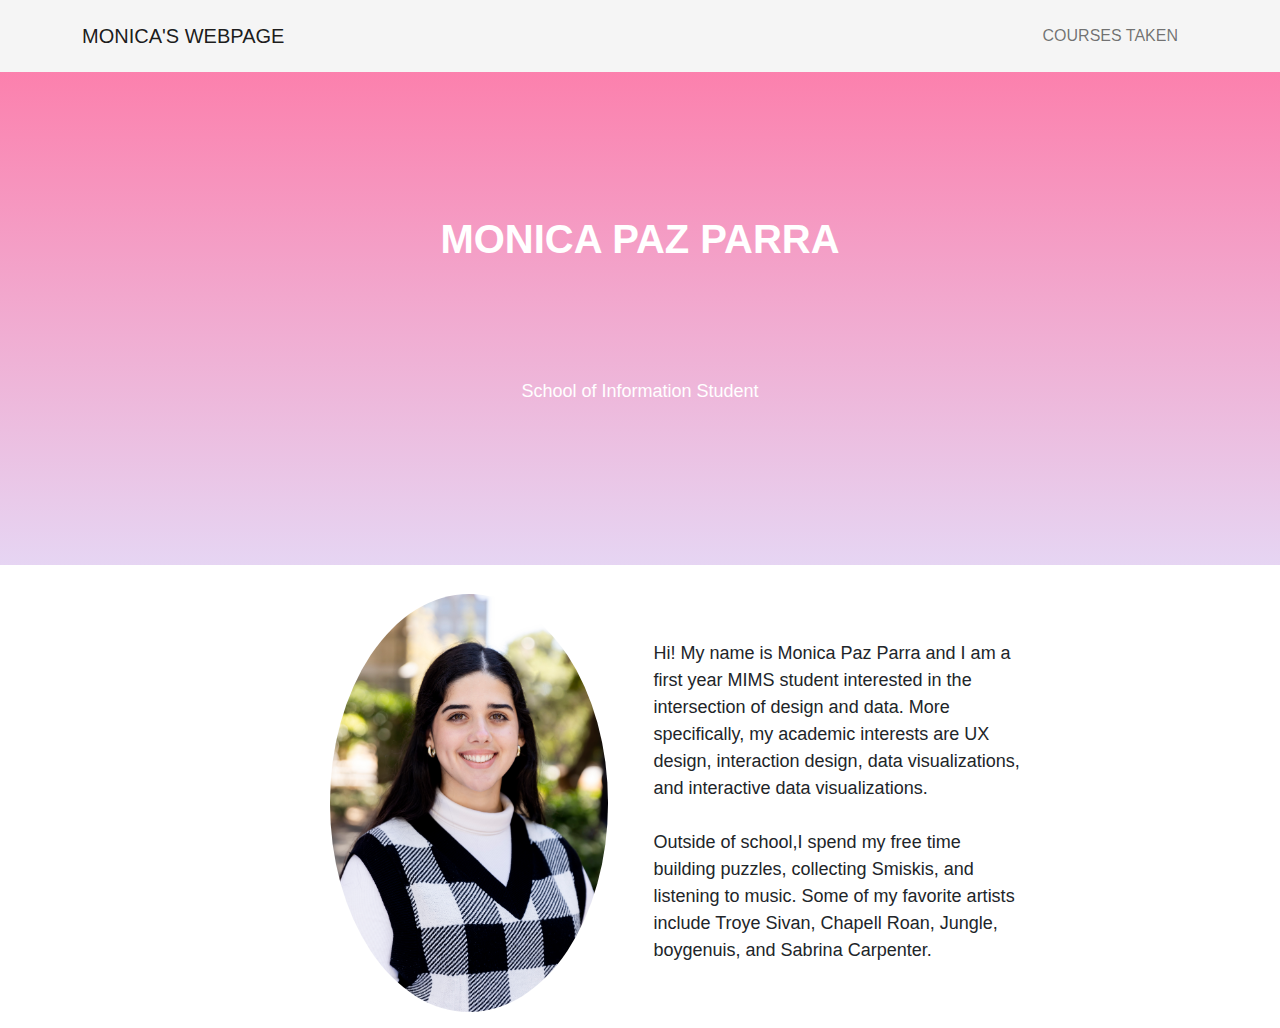
==== index.html @ 34751bfd "Initial changes to website design + testing table generation" ====
<!DOCTYPE HTML>  
<html>  
    <header>
        <link rel="stylesheet" href="startbootstrap-one-page-wonder-gh-pages/css/styles.css"> <!--"startbootstrap-one-page-wonder-gh-pages/css/styles.css" for the future-->
        <link rel="stylesheet" href="table_style.css">
        <title>Monica's Website</title>
    </header>
    <body>  
        <!---Navigation--->
        <!--This section of code defines the navigation bar at the top of the page.  The classes used here are defined in the style.css file.-->
        <nav class="navbar navbar-expand-lg bg-secondary text-uppercase fixed-top" id="mainNav">
            <div class="container">
                <!--This code defines the "My Webpage" link in the top left corner of the navigation pane-->
                <a class="navbar-brand" href="./index.html">Monica's Webpage</a>
                <!--This code defines the "List" link in the top right corner of the navigation pane-->
                <ul class="navbar-nav ms-auto">
                    <li class="nav-item mx-0 mx-lg-1"><a class="nav-link py-3 px-0 px-lg-3 rounded" href="./list.html">Courses Taken</a></li>
                </ul>
            </div>
        </nav>
        <!--This section defines the middle section of the webpage-->
        <header class="masthead bg-primary text-white text-center">
            <div class="container d-flex align-items-center flex-column">
                
                <!-- This code is for the student name-->
                <h1 class="masthead-heading text-uppercase mb-0">Monica Paz Parra</h1>
                <!--This code creates the two lines separating the student name from the subtitle-->
                <div class="divider-custom divider-light">
                    <div class="divider-custom-line"></div>
                    <div class="divider-custom-line"></div>
                </div>
                <!--This code creates the subheading underneath the line dividers-->
                <p class="masthead-subheading font-weight-light mb-0">School of Information Student</p>
            </div>
        </header>
        <section class="text-center">
            <div class="container d-flex justify-content-center align-items-center">
                <!-- Left side: Image -->
                <div class="col-md-3">
                    <img src="monicas_headshot.jpg" alt="Profile Picture" class="img-fluid" style="border-radius: 50%;">
                </div>
                <!-- Right side: Paragraph -->
            <div class="col-md-6 col-lg-4 mb-5">
                <!-- put your bio paragraph here; remember to use the correct html tags -->
                <p> Hi! My name is Monica Paz Parra and I am a first year MIMS student interested in the intersection of design and data. 
                    More specifically, my academic interests are UX design, interaction design, data visualizations, and interactive 
                    data visualizations. 
                    
                    <br>
                    <br>

                    Outside of school,I spend my free time building puzzles, collecting Smiskis, and listening to music. Some of my
                    favorite artists include Troye Sivan, Chapell Roan, Jungle, boygenuis, and Sabrina Carpenter.</p>
            </div>
        </section>
    </body>

</html>
---- table_style.css ----
table {
  width: 75%;
  font-size: large;
}

td {
  padding: 10px;
}
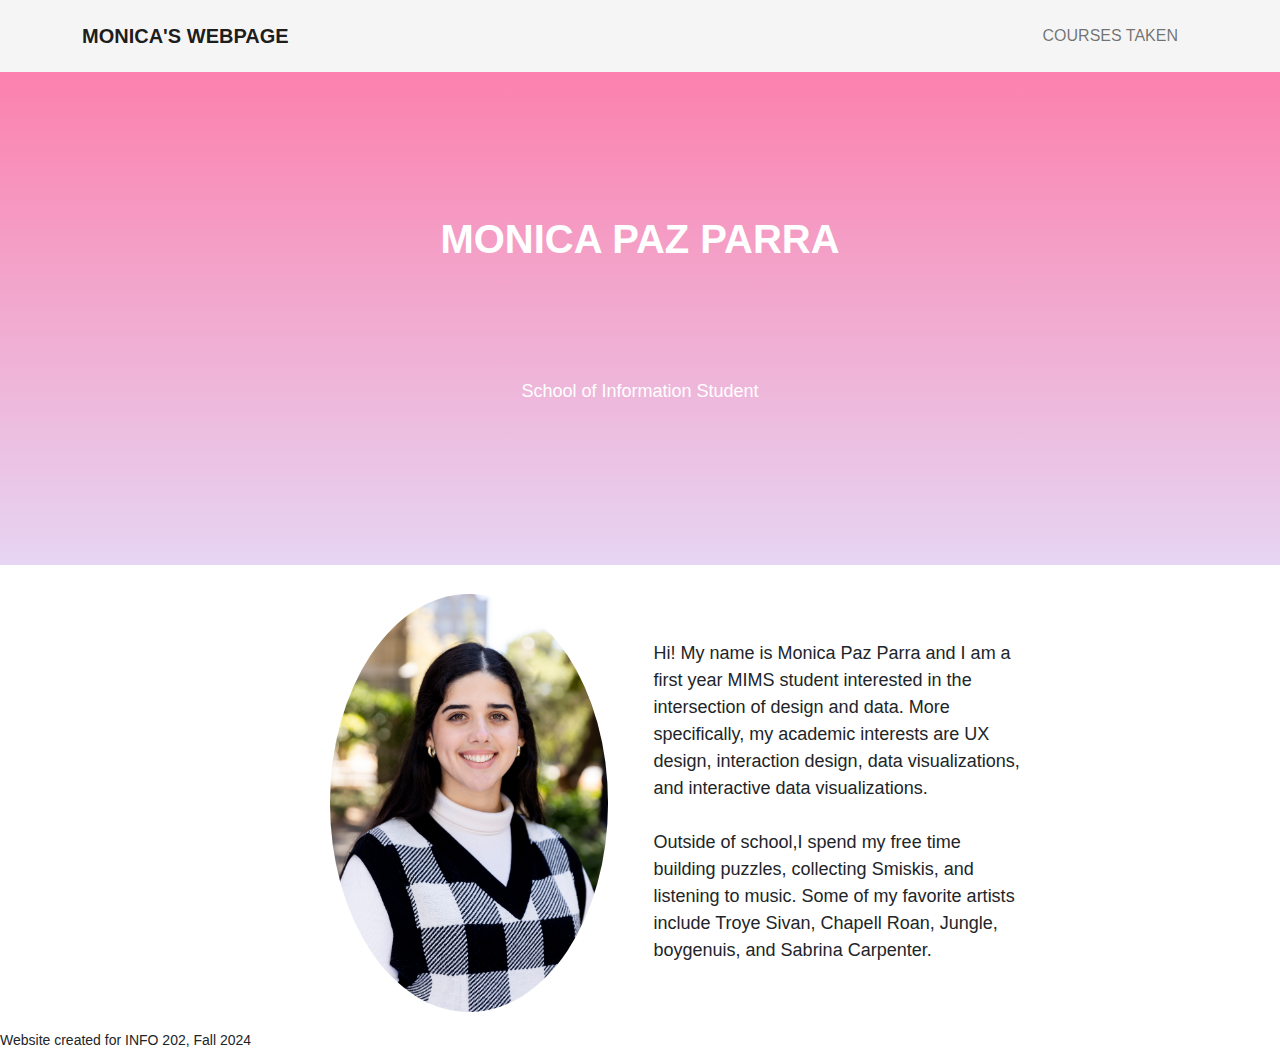
==== commit e80a5320: "fixed file problems, should actually reflect changes now" ====
--- a/index.html
+++ b/index.html
@@ -11,7 +11,7 @@
         <nav class="navbar navbar-expand-lg bg-secondary text-uppercase fixed-top" id="mainNav">
             <div class="container">
                 <!--This code defines the "My Webpage" link in the top left corner of the navigation pane-->
-                <a class="navbar-brand" href="./index.html">Monica's Webpage</a>
+                <a class="navbar-brand" href="./index.html"><b>Monica's Webpage</b></a>
                 <!--This code defines the "List" link in the top right corner of the navigation pane-->
                 <ul class="navbar-nav ms-auto">
                     <li class="nav-item mx-0 mx-lg-1"><a class="nav-link py-3 px-0 px-lg-3 rounded" href="./list.html">Courses Taken</a></li>
@@ -54,5 +54,7 @@
             </div>
         </section>
     </body>
-
+    <footer>
+        <small>Website created for INFO 202, Fall 2024</small>
+    </footer>
 </html>--- a/table_style.css
+++ b/table_style.css
@@ -1,8 +1,12 @@
 table {
-  width: 75%;
+  width: 100%;
   font-size: large;
+  margin-left: auto;
+  margin-right: auto;
+  margin-top: 20px;
+  margin-bottom: 20px;
 }
 
-td {
+th td {
   padding: 10px;
 }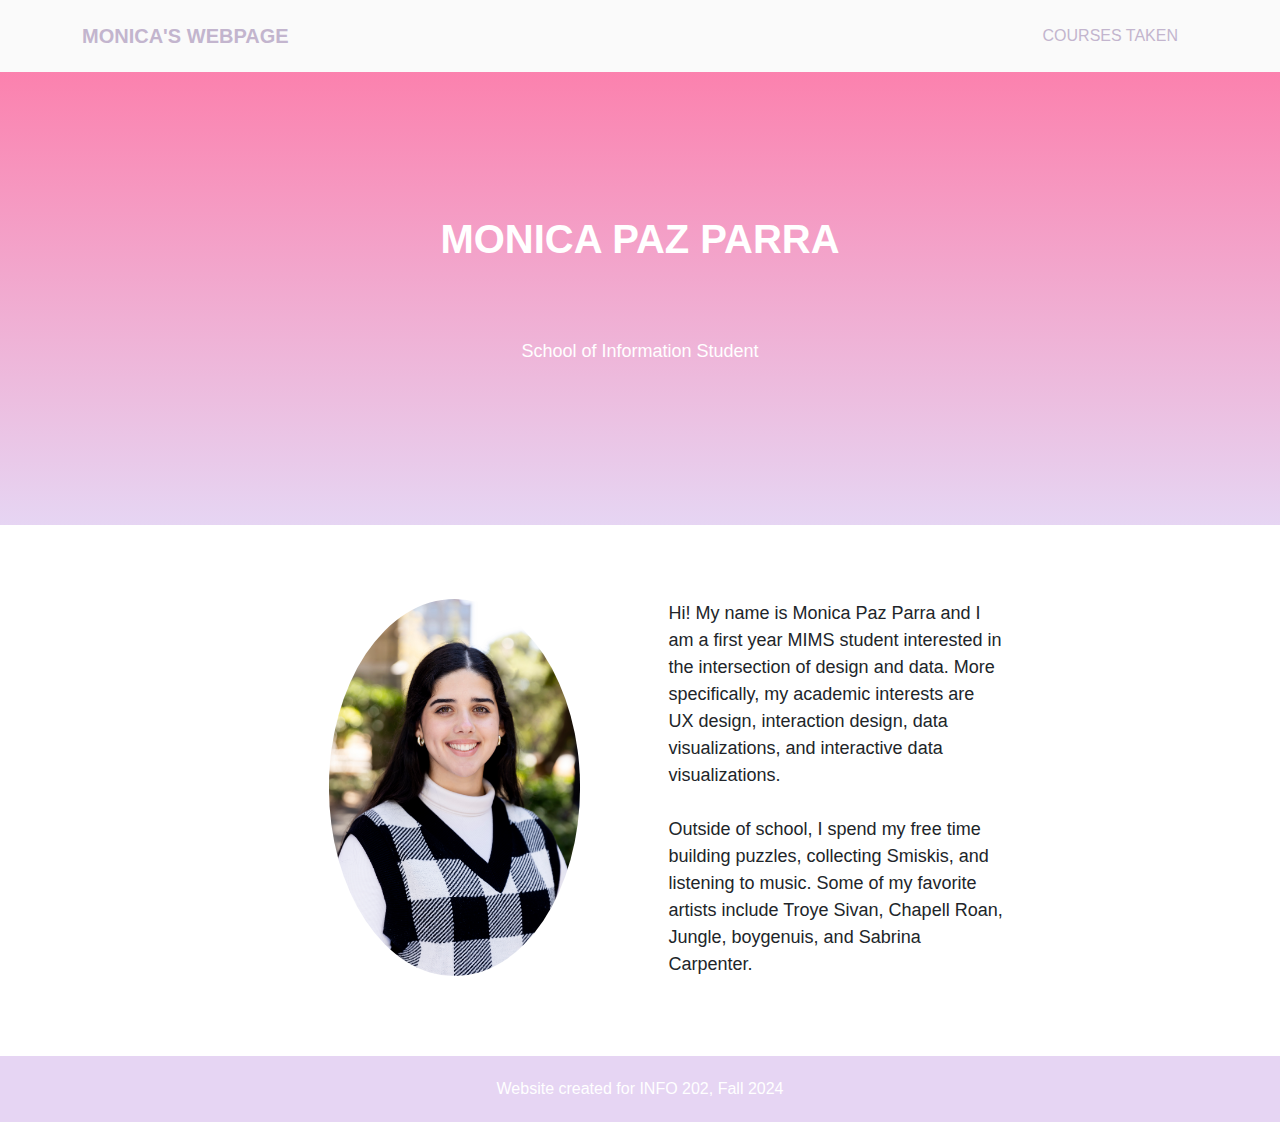
==== commit de8b0ee0: "final updates to website for now" ====
--- a/index.html
+++ b/index.html
@@ -1,7 +1,7 @@
 <!DOCTYPE HTML>  
 <html>  
     <header>
-        <link rel="stylesheet" href="startbootstrap-one-page-wonder-gh-pages/css/styles.css"> <!--"startbootstrap-one-page-wonder-gh-pages/css/styles.css" for the future-->
+        <link rel="stylesheet" href="startbootstrap-one-page-wonder-gh-pages/css/styles.css">
         <link rel="stylesheet" href="table_style.css">
         <title>Monica's Website</title>
     </header>
@@ -34,7 +34,7 @@
             </div>
         </header>
         <section class="text-center">
-            <div class="container d-flex justify-content-center align-items-center">
+            <div class="container d-flex justify-content-center align-items-center" style="gap:50px;">
                 <!-- Left side: Image -->
                 <div class="col-md-3">
                     <img src="monicas_headshot.jpg" alt="Profile Picture" class="img-fluid" style="border-radius: 50%;">
@@ -42,14 +42,15 @@
                 <!-- Right side: Paragraph -->
             <div class="col-md-6 col-lg-4 mb-5">
                 <!-- put your bio paragraph here; remember to use the correct html tags -->
-                <p> Hi! My name is Monica Paz Parra and I am a first year MIMS student interested in the intersection of design and data. 
+                <p style="width: 90%";> 
+                    Hi! My name is Monica Paz Parra and I am a first year MIMS student interested in the intersection of design and data. 
                     More specifically, my academic interests are UX design, interaction design, data visualizations, and interactive 
                     data visualizations. 
                     
                     <br>
                     <br>
 
-                    Outside of school,I spend my free time building puzzles, collecting Smiskis, and listening to music. Some of my
+                    Outside of school, I spend my free time building puzzles, collecting Smiskis, and listening to music. Some of my
                     favorite artists include Troye Sivan, Chapell Roan, Jungle, boygenuis, and Sabrina Carpenter.</p>
             </div>
         </section>
--- a/table_style.css
+++ b/table_style.css
@@ -7,6 +7,6 @@
   margin-bottom: 20px;
 }
 
-th td {
+td {
   padding: 10px;
 }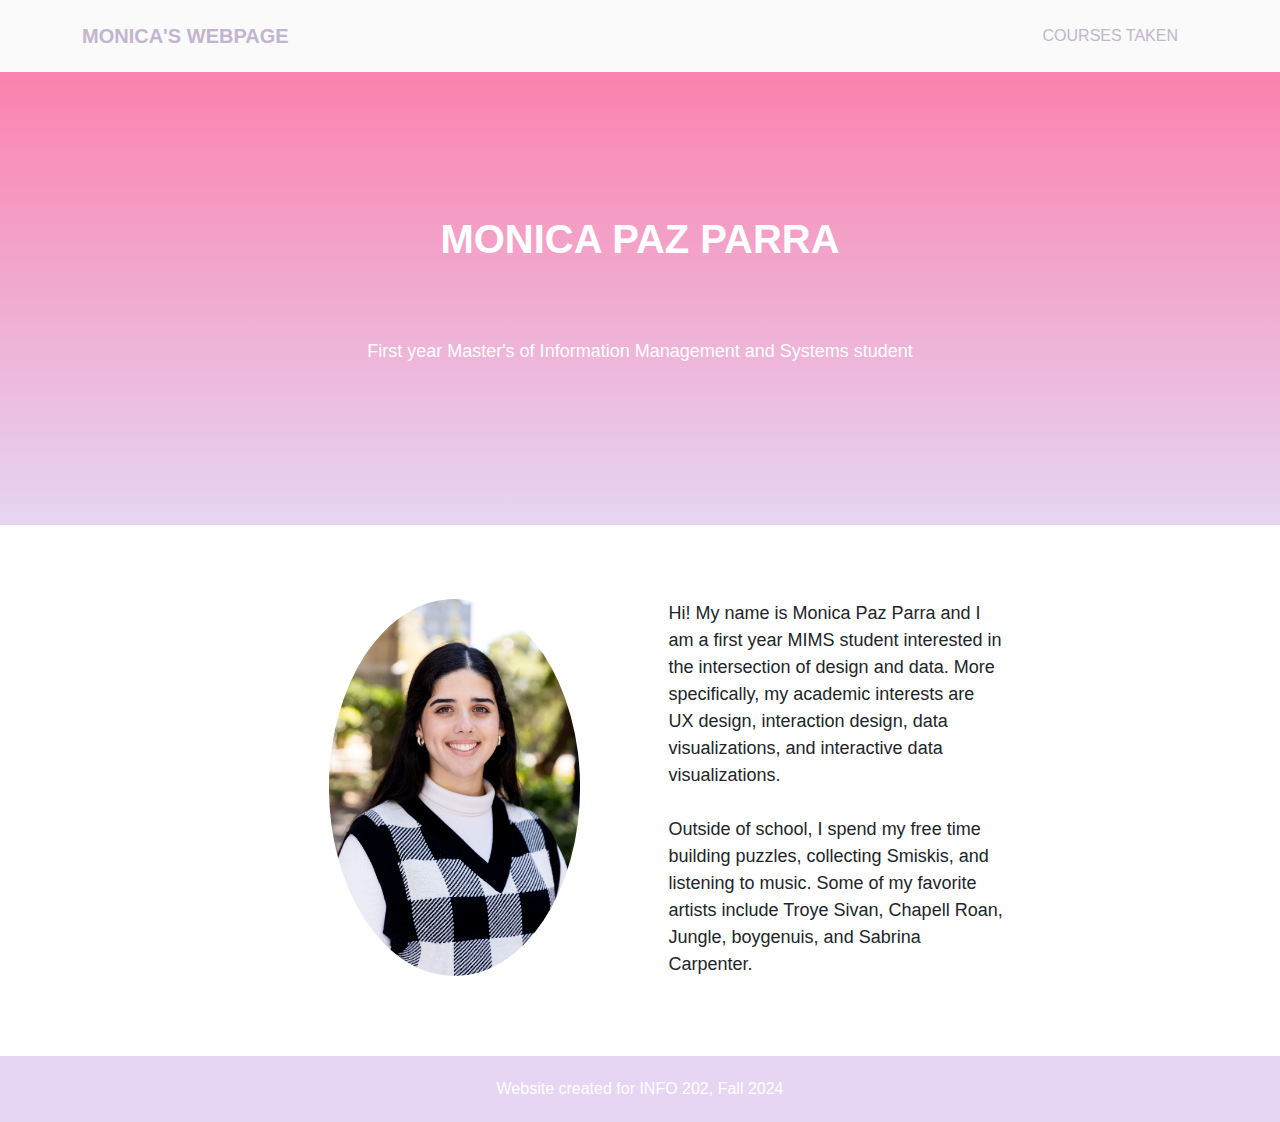
==== commit 3baac986: "Changing subheading under name" ====
--- a/index.html
+++ b/index.html
@@ -30,7 +30,7 @@
                     <div class="divider-custom-line"></div>
                 </div>
                 <!--This code creates the subheading underneath the line dividers-->
-                <p class="masthead-subheading font-weight-light mb-0">School of Information Student</p>
+                <p class="masthead-subheading font-weight-light mb-0">First year Master's of Information Management and Systems student</p>
             </div>
         </header>
         <section class="text-center">
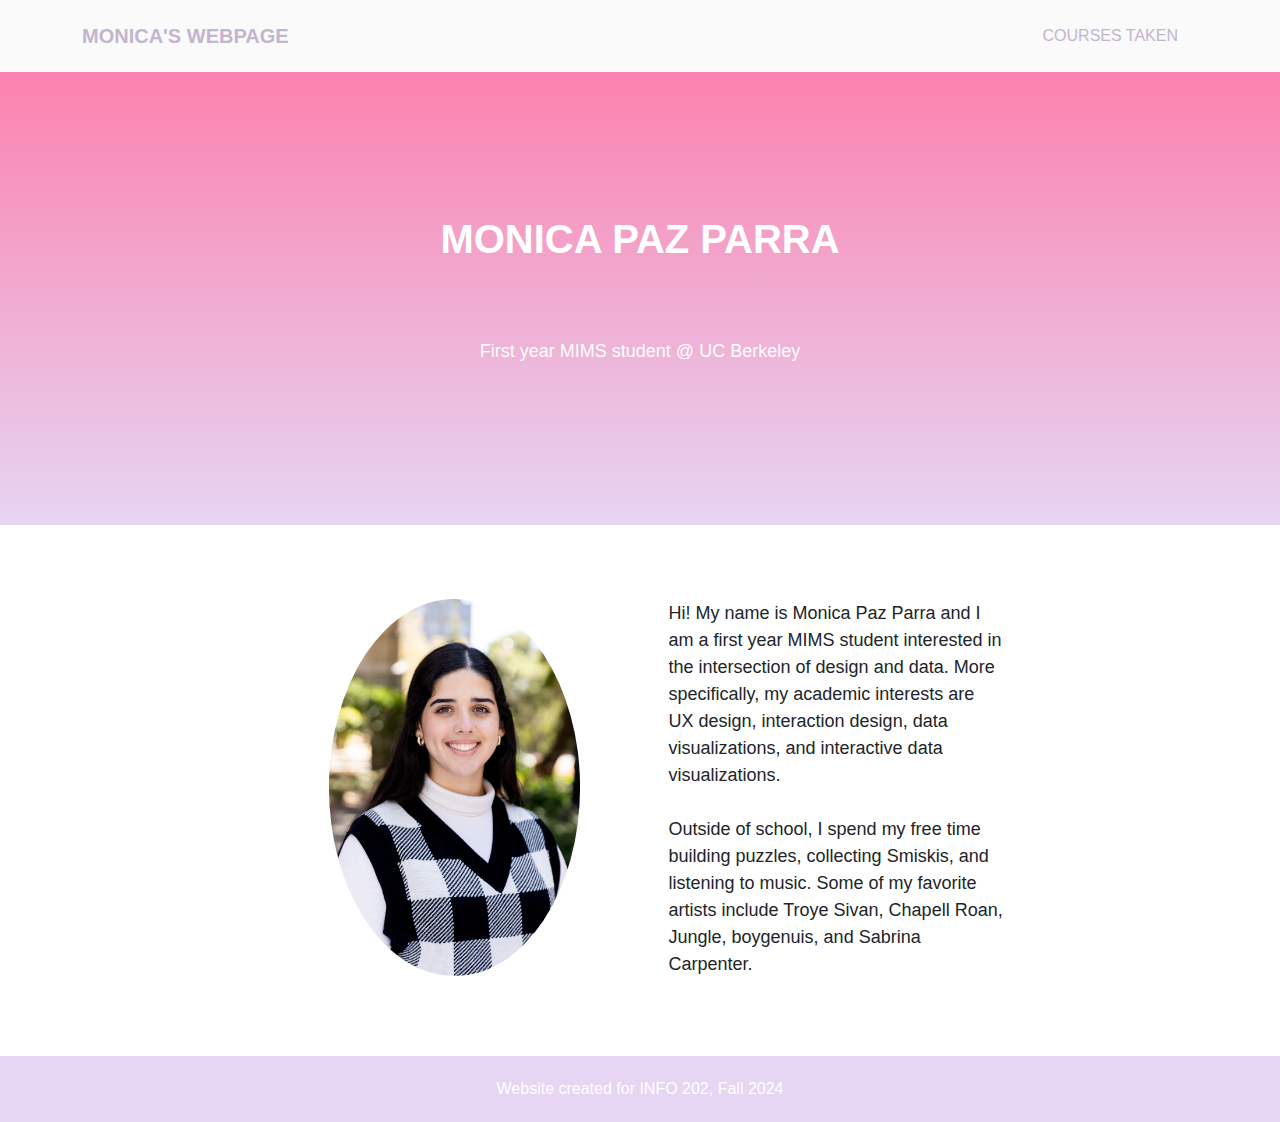
==== commit 56ca0ee6: "changed subheading" ====
--- a/index.html
+++ b/index.html
@@ -30,7 +30,7 @@
                     <div class="divider-custom-line"></div>
                 </div>
                 <!--This code creates the subheading underneath the line dividers-->
-                <p class="masthead-subheading font-weight-light mb-0">First year Master's of Information Management and Systems student</p>
+                <p class="masthead-subheading font-weight-light mb-0">First year MIMS student @ UC Berkeley</p>
             </div>
         </header>
         <section class="text-center">
